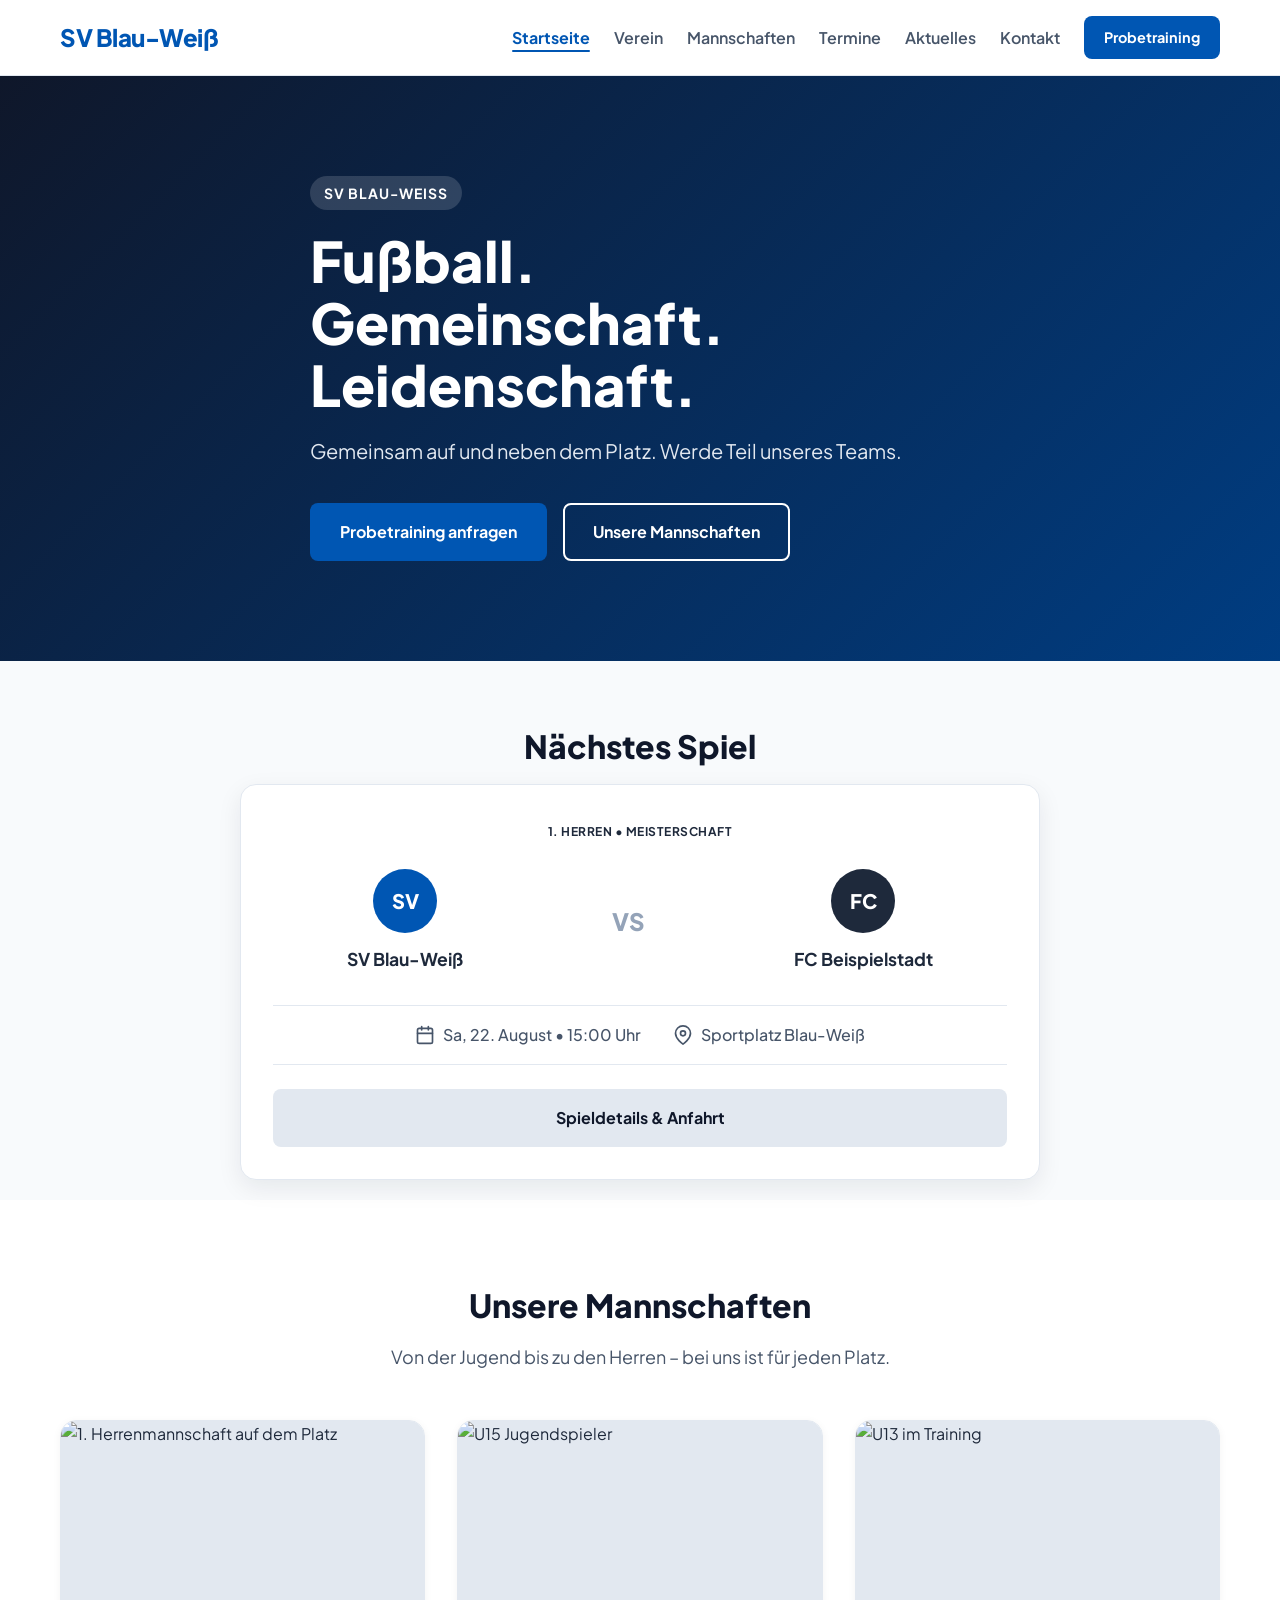
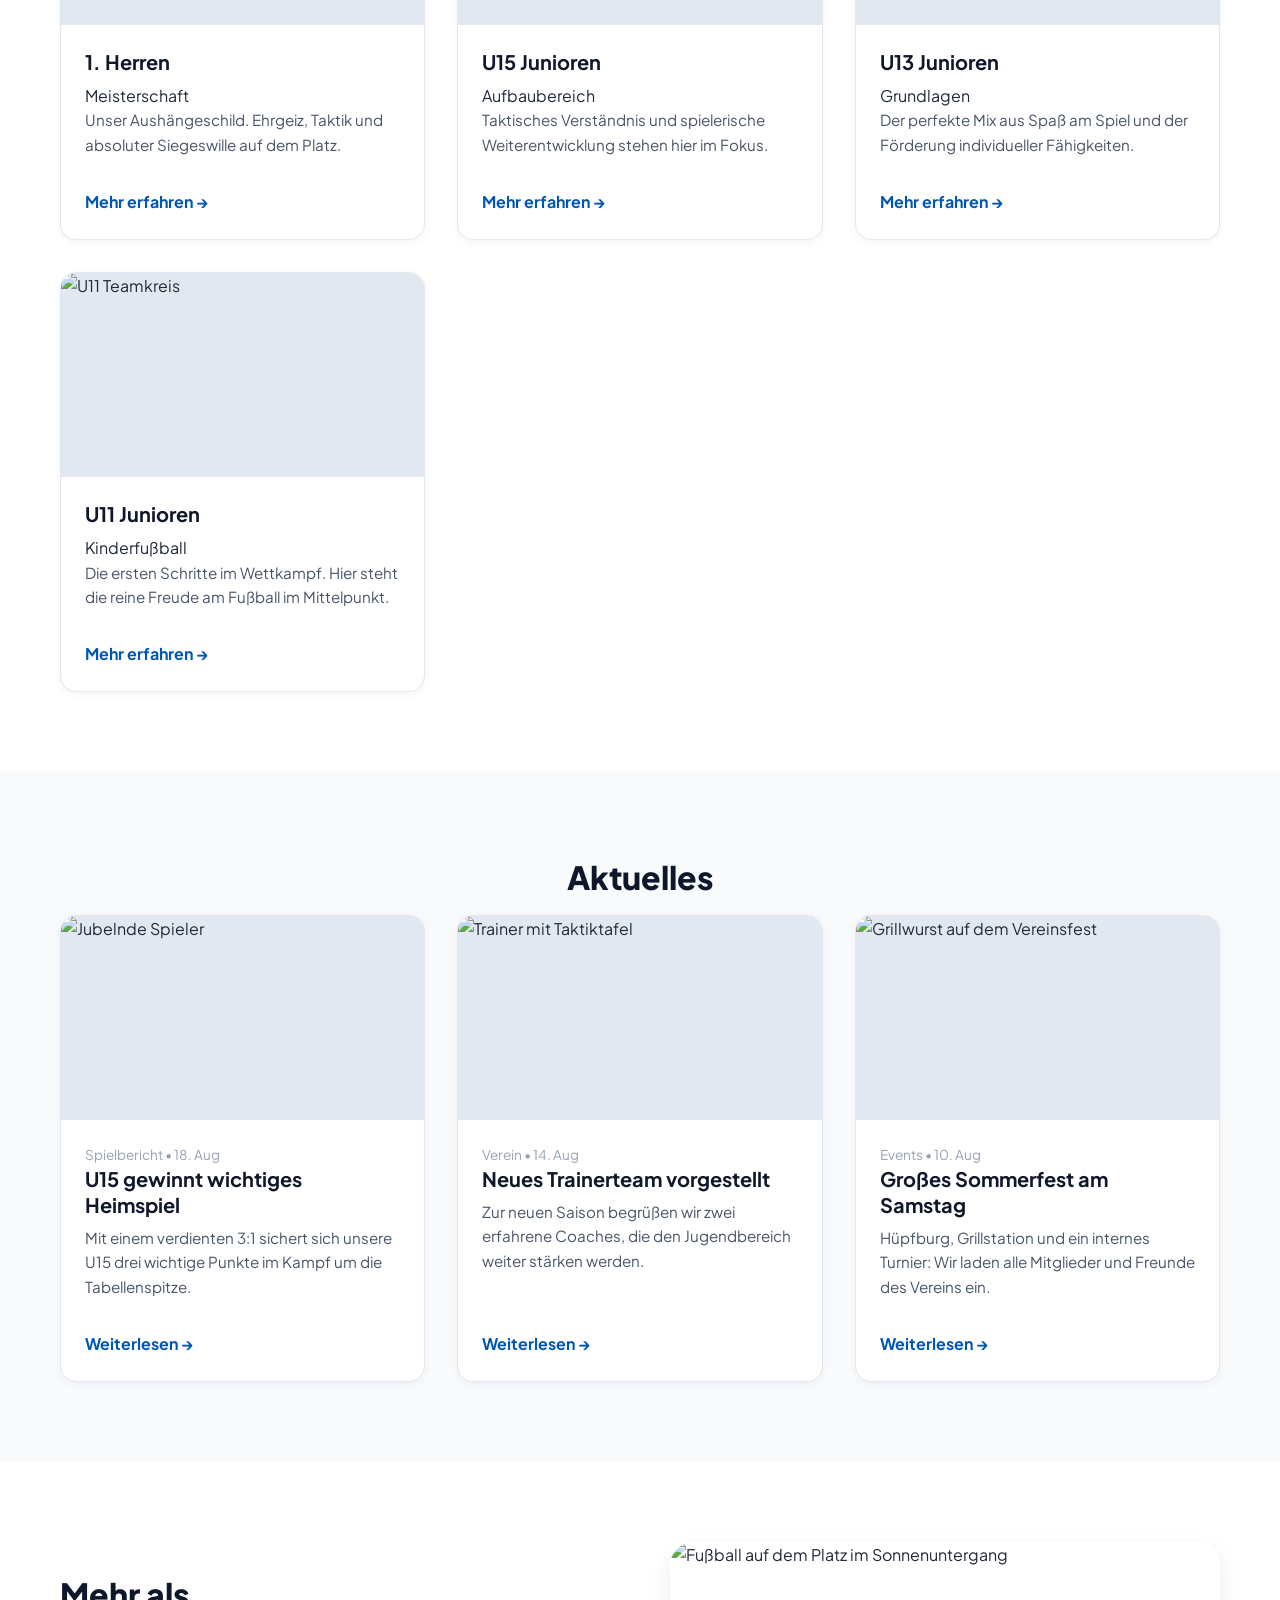
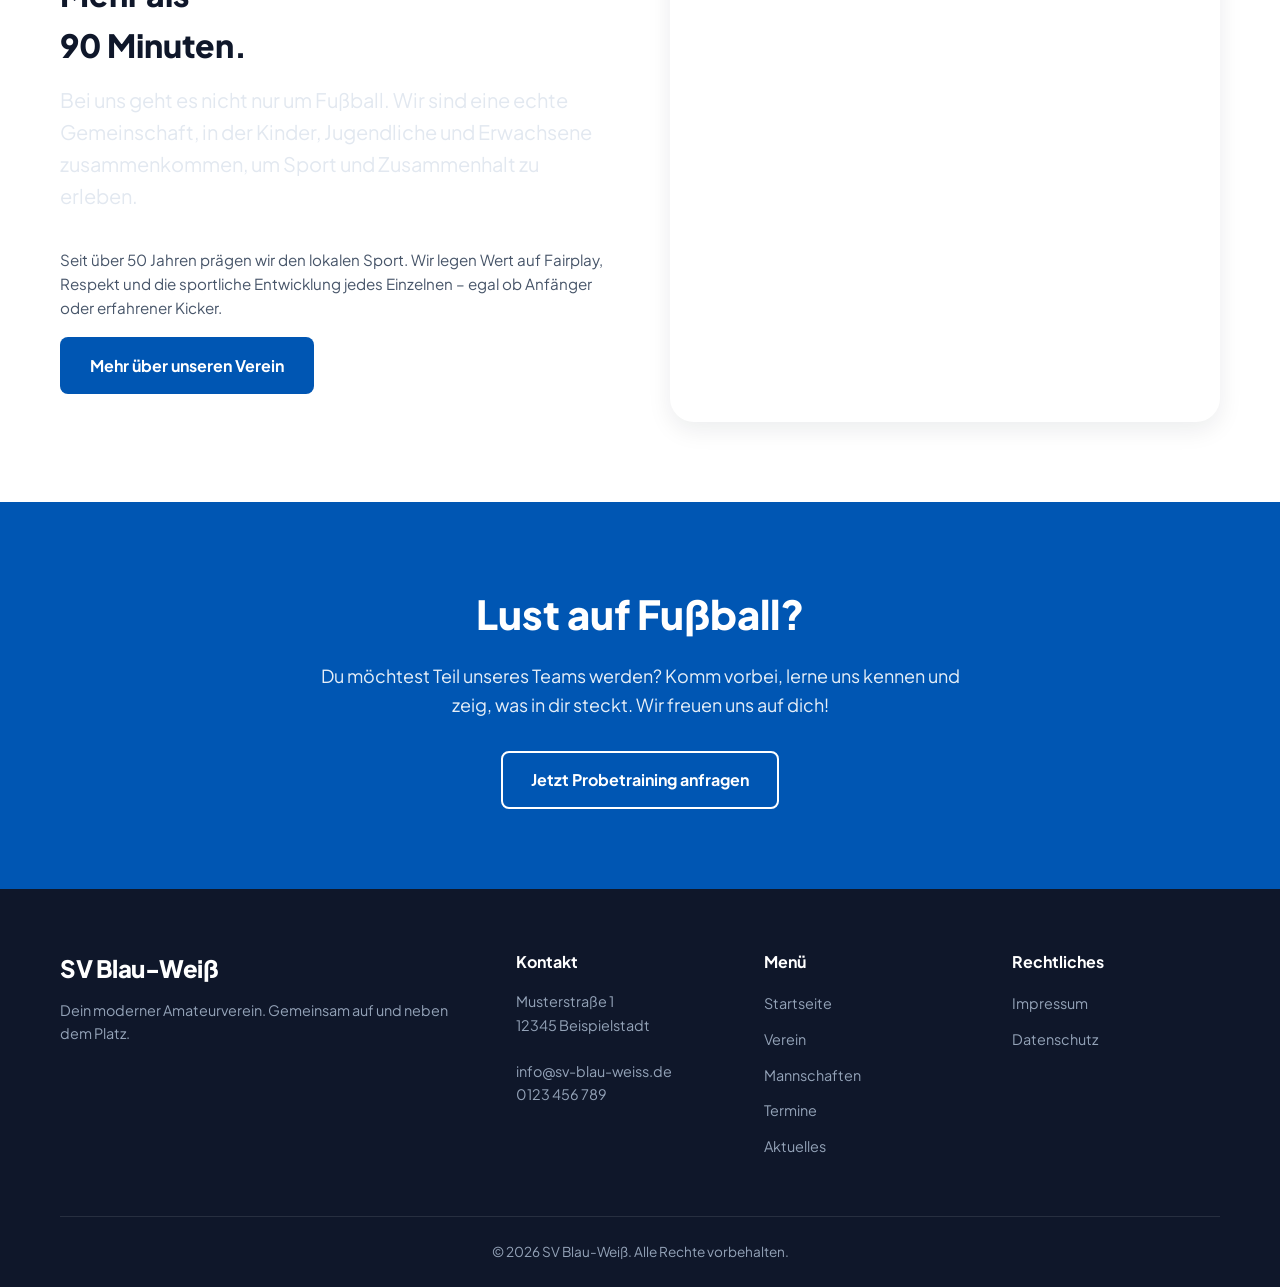
==== index.html @ 059a923b "Erster Upload der SV Blau-Weiß Website" ====
<!DOCTYPE html>
<html lang="de">
<head>
    <meta charset="UTF-8">
    <meta name="viewport" content="width=device-width, initial-scale=1.0">
    <title>SV Blau-Weiß | Fußball. Gemeinschaft. Leidenschaft.</title>
    <meta name="description" content="Der SV Blau-Weiß ist dein moderner Amateur-Fußballverein. Komm zum Probetraining und werde Teil unserer Gemeinschaft!">

    <!-- Open Graph / Vorschau für Social Media & Messenger -->
    <meta property="og:type" content="website">
    <meta property="og:title" content="SV Blau-Weiß | Fußball. Gemeinschaft. Leidenschaft.">
    <meta property="og:description" content="Der SV Blau-Weiß ist dein moderner Amateur-Fußballverein. Komm zum Probetraining und werde Teil unserer Gemeinschaft!">
    <meta property="og:image" content="https://images.unsplash.com/photo-1431324155629-1a6deb1dec8d?w=1200&auto=format&fit=crop">

    <!-- Schriftarten -->
    <link rel="preconnect" href="https://fonts.googleapis.com">
    <link rel="preconnect" href="https://fonts.gstatic.com" crossorigin>
    <link href="https://fonts.googleapis.com/css2?family=Plus+Jakarta+Sans:wght@400;500;700;800&display=swap" rel="stylesheet">
    
    <!-- CSS Style -->
    <link rel="stylesheet" href="css/style.css">
</head>
<body>

    <!-- ================= HEADER & NAVIGATION ================= -->
    <header class="site-header">
        <div class="container header-inner">
            <a href="index.html" class="logo">
                <span class="logo-text">SV Blau-Weiß</span>
            </a>
            
            <button class="menu-toggle" aria-label="Menü öffnen" aria-expanded="false" aria-controls="main-nav">
                <span class="hamburger"></span>
            </button>
            
            <nav id="main-nav" class="site-nav">
                <ul class="nav-list">
                    <li><a href="index.html" class="nav-link active">Startseite</a></li>
                    <li><a href="verein.html" class="nav-link">Verein</a></li>
                    <li><a href="mannschaften.html" class="nav-link">Mannschaften</a></li>
                    <li><a href="termine.html" class="nav-link">Termine</a></li>
                    <li><a href="news.html" class="nav-link">Aktuelles</a></li>
                    <li><a href="kontakt.html" class="nav-link">Kontakt</a></li>
                    <li><a href="kontakt.html#probetraining" class="btn btn-primary nav-cta">Probetraining</a></li>
                </ul>
            </nav>
        </div>
    </header>

    <main>
        <!-- ================= HERO SEKTION ================= -->
        <section id="start" class="hero">
            <div class="container hero-content">
                <span class="hero-tag">SV Blau-Weiß</span>
                <h1 class="hero-title">Fußball.<br>Gemeinschaft.<br>Leidenschaft.</h1>
                <p class="hero-subtitle">Gemeinsam auf und neben dem Platz. Werde Teil unseres Teams.</p>
                
                <div class="hero-actions">
                    <a href="#probetraining" class="btn btn-primary">Probetraining anfragen</a>
                    <a href="#mannschaften" class="btn btn-outline">Unsere Mannschaften</a>
                </div>
            </div>
        </section>

        <!-- ================= NÄCHSTES SPIEL ================= -->
        <section class="next-match-section">
            <div class="container">
                <h2 class="section-title">Nächstes Spiel</h2>
                
                <div class="match-card">
                    <div class="match-header">
                        <span class="badge">1. Herren • Meisterschaft</span>
                    </div>
                    
                    <div class="match-teams">
                        <div class="team">
                            <div class="team-logo home-logo">SV</div>
                            <span class="team-name">SV Blau-Weiß</span>
                        </div>
                        
                        <div class="match-vs">VS</div>
                        
                        <div class="team">
                            <div class="team-logo away-logo">FC</div>
                            <span class="team-name">FC Beispielstadt</span>
                        </div>
                    </div>
                    
                    <div class="match-info">
                        <div class="info-item">
                            <svg xmlns="http://www.w3.org/2000/svg" width="20" height="20" viewBox="0 0 24 24" fill="none" stroke="currentColor" stroke-width="2" stroke-linecap="round" stroke-linejoin="round" aria-hidden="true"><rect x="3" y="4" width="18" height="18" rx="2" ry="2"></rect><line x1="16" y1="2" x2="16" y2="6"></line><line x1="8" y1="2" x2="8" y2="6"></line><line x1="3" y1="10" x2="21" y2="10"></line></svg>
                            <time datetime="2026-08-22T15:00">Sa, 22. August • 15:00 Uhr</time>
                        </div>
                        <div class="info-item">
                            <svg xmlns="http://www.w3.org/2000/svg" width="20" height="20" viewBox="0 0 24 24" fill="none" stroke="currentColor" stroke-width="2" stroke-linecap="round" stroke-linejoin="round" aria-hidden="true"><path d="M21 10c0 7-9 13-9 13s-9-6-9-13a9 9 0 0 1 18 0z"></path><circle cx="12" cy="10" r="3"></circle></svg>
                            <span>Sportplatz Blau-Weiß</span>
                        </div>
                    </div>
                    
                    <div class="match-footer">
                        <a href="termine.html#spieldetails" class="btn btn-secondary full-width">Spieldetails & Anfahrt</a>
                    </div>
                </div>
            </div>
        </section>

        <!-- ================= MANNSCHAFTEN ================= -->
        <section id="mannschaften" class="section bg-white">
            <div class="container">
                <h2 class="section-title">Unsere Mannschaften</h2>
                <p class="section-subtitle">Von der Jugend bis zu den Herren – bei uns ist für jeden Platz.</p>
                
                <div class="grid-layout teams-grid">
                    <!-- Karte 1: 1. Herren -->
                    <div class="card">
                        <img src="https://images.unsplash.com/photo-1431324155629-1a6deb1dec8d?w=800&auto=format&fit=crop" alt="1. Herrenmannschaft auf dem Platz" class="card-img" loading="lazy" decoding="async">
                        <div class="card-content">
                            <h3 class="card-title">1. Herren</h3>
                            <span class="card-badge">Meisterschaft</span>
                            <p class="card-text">Unser Aushängeschild. Ehrgeiz, Taktik und absoluter Siegeswille auf dem Platz.</p>
                            <a href="mannschaften.html#herren" class="link-btn">Mehr erfahren &rarr;</a>
                        </div>
                    </div>

                    <!-- Karte 2: U15 -->
                    <div class="card">
                        <img src="https://images.unsplash.com/photo-1517927033932-b3d18e61fb3a?w=800&auto=format&fit=crop" alt="U15 Jugendspieler" class="card-img" loading="lazy" decoding="async">
                        <div class="card-content">
                            <h3 class="card-title">U15 Junioren</h3>
                            <span class="card-badge">Aufbaubereich</span>
                            <p class="card-text">Taktisches Verständnis und spielerische Weiterentwicklung stehen hier im Fokus.</p>
                            <a href="mannschaften.html#u15" class="link-btn">Mehr erfahren &rarr;</a>
                        </div>
                    </div>

                    <!-- Karte 3: U13 -->
                    <div class="card">
                        <img src="https://images.unsplash.com/photo-1579952363873-27f3bade9f55?w=800&auto=format&fit=crop" alt="U13 im Training" class="card-img" loading="lazy" decoding="async">
                        <div class="card-content">
                            <h3 class="card-title">U13 Junioren</h3>
                            <span class="card-badge">Grundlagen</span>
                            <p class="card-text">Der perfekte Mix aus Spaß am Spiel und der Förderung individueller Fähigkeiten.</p>
                            <a href="mannschaften.html#u13" class="link-btn">Mehr erfahren &rarr;</a>
                        </div>
                    </div>

                    <!-- Karte 4: U11 -->
                    <div class="card">
                        <img src="https://images.unsplash.com/photo-1517466787929-bc90951d0974?w=800&auto=format&fit=crop" alt="U11 Teamkreis" class="card-img" loading="lazy" decoding="async">
                        <div class="card-content">
                            <h3 class="card-title">U11 Junioren</h3>
                            <span class="card-badge">Kinderfußball</span>
                            <p class="card-text">Die ersten Schritte im Wettkampf. Hier steht die reine Freude am Fußball im Mittelpunkt.</p>
                            <a href="mannschaften.html#u11" class="link-btn">Mehr erfahren &rarr;</a>
                        </div>
                    </div>
                </div>
            </div>
        </section>

        <!-- ================= NEWS / AKTUELLES ================= -->
        <section id="news" class="section">
            <div class="container">
                <h2 class="section-title">Aktuelles</h2>
                
                <div class="grid-layout news-grid">
                    <!-- News 1 -->
                    <div class="card">
                        <img src="https://images.unsplash.com/photo-1522778119026-d647f0596c20?w=800&auto=format&fit=crop" alt="Jubelnde Spieler" class="card-img" loading="lazy" decoding="async">
                        <div class="card-content">
                            <div class="news-meta">
                                <span>Spielbericht</span> • <time datetime="2026-08-18">18. Aug</time>
                            </div>
                            <h3 class="card-title">U15 gewinnt wichtiges Heimspiel</h3>
                            <p class="card-text">Mit einem verdienten 3:1 sichert sich unsere U15 drei wichtige Punkte im Kampf um die Tabellenspitze.</p>
                            <a href="news.html#u15-heimspiel" class="link-btn">Weiterlesen &rarr;</a>
                        </div>
                    </div>

                    <!-- News 2 -->
                    <div class="card">
                        <img src="https://images.unsplash.com/photo-1526232761682-d26e03ac148e?w=800&auto=format&fit=crop" alt="Trainer mit Taktiktafel" class="card-img" loading="lazy" decoding="async">
                        <div class="card-content">
                            <div class="news-meta">
                                <span>Verein</span> • <time datetime="2026-08-14">14. Aug</time>
                            </div>
                            <h3 class="card-title">Neues Trainerteam vorgestellt</h3>
                            <p class="card-text">Zur neuen Saison begrüßen wir zwei erfahrene Coaches, die den Jugendbereich weiter stärken werden.</p>
                            <a href="news.html#neues-trainerteam" class="link-btn">Weiterlesen &rarr;</a>
                        </div>
                    </div>

                    <!-- News 3 -->
                    <div class="card">
                        <img src="https://images.unsplash.com/photo-1555939594-58d7cb561ad1?w=800&auto=format&fit=crop" alt="Grillwurst auf dem Vereinsfest" class="card-img" loading="lazy" decoding="async">
                        <div class="card-content">
                            <div class="news-meta">
                                <span>Events</span> • <time datetime="2026-08-10">10. Aug</time>
                            </div>
                            <h3 class="card-title">Großes Sommerfest am Samstag</h3>
                            <p class="card-text">Hüpfburg, Grillstation und ein internes Turnier: Wir laden alle Mitglieder und Freunde des Vereins ein.</p>
                            <a href="news.html#sommerfest" class="link-btn">Weiterlesen &rarr;</a>
                        </div>
                    </div>
                </div>
            </div>
        </section>

        <!-- ================= ÜBER DEN VEREIN ================= -->
        <section id="verein" class="section bg-white">
            <div class="container">
                <div class="club-layout">
                    <div class="club-text">
                        <h2 class="section-title text-left">Mehr als<br>90 Minuten.</h2>
                        <p class="hero-subtitle text-dark">Bei uns geht es nicht nur um Fußball. Wir sind eine echte Gemeinschaft, in der Kinder, Jugendliche und Erwachsene zusammenkommen, um Sport und Zusammenhalt zu erleben.</p>
                        <p class="card-text club-description">Seit über 50 Jahren prägen wir den lokalen Sport. Wir legen Wert auf Fairplay, Respekt und die sportliche Entwicklung jedes Einzelnen – egal ob Anfänger oder erfahrener Kicker.</p>
                        <a href="verein.html" class="btn btn-primary">Mehr über unseren Verein</a>
                    </div>
                    <div class="club-image-wrapper">
                        <img src="https://images.unsplash.com/photo-1551958219-acbc608c6377?w=800&auto=format&fit=crop" alt="Fußball auf dem Platz im Sonnenuntergang" class="club-img" loading="lazy" decoding="async">
                    </div>
                </div>
            </div>
        </section>

        <!-- ================= PROBETRAINING CTA ================= -->
        <section id="probetraining" class="cta-section">
            <div class="container cta-container">
                <div class="cta-content">
                    <h2 class="cta-title">Lust auf Fußball?</h2>
                    <p class="cta-text">Du möchtest Teil unseres Teams werden? Komm vorbei, lerne uns kennen und zeig, was in dir steckt. Wir freuen uns auf dich!</p>
                    <a href="kontakt.html#probetraining" class="btn btn-outline cta-btn">Jetzt Probetraining anfragen</a>
                </div>
            </div>
        </section>
    </main>

    <!-- ================= FOOTER ================= -->
    <footer class="site-footer">
        <div class="container">
            <div class="footer-grid">
                <div class="footer-col">
                    <h3 class="logo-text footer-logo">SV Blau-Weiß</h3>
                    <p class="footer-text">Dein moderner Amateurverein. Gemeinsam auf und neben dem Platz.</p>
                </div>

                <div class="footer-col">
                    <h4 class="footer-heading">Kontakt</h4>
                    <p class="footer-text">
                        Musterstraße 1<br>
                        12345 Beispielstadt<br><br>
                        <a href="mailto:info@sv-blau-weiss.de">info@sv-blau-weiss.de</a><br>
                        <a href="tel:+49123456789">0123 456 789</a>
                    </p>
                </div>

                <div class="footer-col">
                    <h4 class="footer-heading">Menü</h4>
                    <ul class="footer-links">
                        <li><a href="index.html">Startseite</a></li>
                        <li><a href="verein.html">Verein</a></li>
                        <li><a href="mannschaften.html">Mannschaften</a></li>
                        <li><a href="termine.html">Termine</a></li>
                        <li><a href="news.html">Aktuelles</a></li>
                    </ul>
                </div>

                <div class="footer-col">
                    <h4 class="footer-heading">Rechtliches</h4>
                    <ul class="footer-links">
                        <li><a href="impressum.html">Impressum</a></li>
                        <li><a href="datenschutz.html">Datenschutz</a></li>
                    </ul>
                </div>
            </div>
            
            <div class="footer-bottom">
                <p>&copy; 2026 SV Blau-Weiß. Alle Rechte vorbehalten.</p>
            </div>
        </div>
    </footer>

    <script src="js/main.js"></script>
</body>
</html>
---- css/style.css ----
/* ==========================================================================
   1. DESIGN TOKENS / CSS-VARIABLEN
   ========================================================================== */
:root {
    /* Vereinsfarben */
    --color-primary: #0056b3;
    --color-primary-dark: #003d82;
    --color-primary-light: #e6f0fa;
    --color-accent: #00a8ff;
    
    /* Neutrale Farben */
    --color-dark: #0f172a;
    --color-gray-800: #1e293b;
    --color-gray-600: #475569;
    --color-gray-400: #94a3b8;
    --color-gray-200: #e2e8f0;
    --color-gray-100: #f8fafc;
    --color-white: #ffffff;

    /* Semantische Farbzuweisungen */
    --color-text: var(--color-gray-800);
    --color-text-muted: var(--color-gray-600);
    --color-border: var(--color-gray-200);

    /* Typografie */
    --font-main: 'Plus Jakarta Sans', system-ui, -apple-system, sans-serif;
    
    /* Layout & Abstände */
    --container-width: 1200px;
    --radius-sm: 8px;
    --radius-card: 12px;
    --radius-md: 16px;
    --radius-lg: 24px;
    --transition: all 0.25s ease-in-out;
    
    /* Schatten */
    --shadow-sm: 0 2px 8px rgba(15, 23, 42, 0.05);
    --shadow-md: 0 8px 24px rgba(15, 23, 42, 0.08);
    --shadow-lg: 0 16px 32px rgba(15, 23, 42, 0.12);
}

/* ==========================================================================
   2. RESET & BASICS
   ========================================================================== */
*, *::before, *::after {
    box-sizing: border-box;
    margin: 0;
    padding: 0;
}

html {
    scroll-behavior: smooth;
    font-size: 16px;
}

body {
    font-family: var(--font-main);
    color: var(--color-text);
    background-color: var(--color-gray-100);
    line-height: 1.6;
    -webkit-font-smoothing: antialiased;
}

body.menu-open {
    overflow: hidden;
}

img {
    max-width: 100%;
    height: auto;
    display: block;
}

a {
    color: inherit;
    text-decoration: none;
}

ul {
    list-style: none;
}

/* Tastatur-Fokus für bessere Barrierefreiheit */
:focus-visible {
    outline: 3px solid var(--color-accent);
    outline-offset: 2px;
}

/* ==========================================================================
   3. LAYOUT & CONTAINER
   ========================================================================== */
.container {
    width: 100%;
    max-width: var(--container-width);
    margin-left: auto;
    margin-right: auto;
    padding-left: 20px;
    padding-right: 20px;
}

.section {
    padding: 80px 0;
}

.bg-white {
    background-color: var(--color-white);
}

/* ==========================================================================
   4. TYPOGRAFIE & BUTTONS
   ========================================================================== */
.section-title {
    font-size: 2rem;
    font-weight: 800;
    color: var(--color-dark);
    margin-bottom: 12px;
    text-align: center;
}

.section-subtitle {
    font-size: 1.125rem;
    color: var(--color-text-muted);
    text-align: center;
    max-width: 600px;
    margin: 0 auto 48px auto;
}

.text-left {
    text-align: left;
}

.text-dark {
    color: var(--color-dark);
}

/* Buttons */
.btn {
    display: inline-flex;
    align-items: center;
    justify-content: center;
    padding: 14px 28px;
    font-size: 1rem;
    font-weight: 700;
    border-radius: var(--radius-sm);
    transition: var(--transition);
    cursor: pointer;
    border: 2px solid transparent;
    gap: 8px;
}

.btn-primary {
    background-color: var(--color-primary);
    color: var(--color-white);
}

.btn-primary:hover {
    background-color: var(--color-primary-dark);
    transform: translateY(-2px);
    box-shadow: var(--shadow-md);
}

.btn-outline {
    background-color: transparent;
    border-color: var(--color-white);
    color: var(--color-white);
}

.btn-outline:hover {
    background-color: var(--color-white);
    color: var(--color-dark);
}

.btn-secondary {
    background-color: var(--color-gray-200);
    color: var(--color-dark);
}

.btn-secondary:hover {
    background-color: var(--color-gray-400);
    color: var(--color-white);
}

.full-width {
    width: 100%;
}

.link-btn {
    display: inline-flex;
    align-items: center;
    gap: 6px;
    font-weight: 700;
    color: var(--color-primary);
    margin-top: 16px;
    transition: var(--transition);
}

.link-btn:hover {
    color: var(--color-primary-dark);
    transform: translateX(4px);
}

/* ==========================================================================
   5. HEADER & NAVIGATION
   ========================================================================== */
.site-header {
    position: sticky;
    top: 0;
    z-index: 1000;
    background-color: rgba(255, 255, 255, 0.95);
    backdrop-filter: blur(8px);
    border-bottom: 1px solid var(--color-border);
    padding: 16px 0;
}

.header-inner {
    display: flex;
    align-items: center;
    justify-content: space-between;
}

.logo-text {
    font-size: 1.5rem;
    font-weight: 800;
    color: var(--color-primary);
    letter-spacing: -0.5px;
}

.site-nav .nav-list {
    display: flex;
    align-items: center;
    gap: 24px;
}

.nav-link {
    font-weight: 600;
    color: var(--color-text-muted);
    transition: var(--transition);
}

.nav-link:hover {
    color: var(--color-primary);
}

.nav-cta {
    padding: 8px 18px;
    font-size: 0.9rem;
}

/* Mobile Hamburger-Button */
.menu-toggle {
    display: none;
    background: none;
    border: none;
    cursor: pointer;
    padding: 8px;
}

.hamburger {
    display: block;
    width: 24px;
    height: 2px;
    background-color: var(--color-dark);
    position: relative;
    transition: var(--transition);
}

.hamburger::before,
.hamburger::after {
    content: '';
    position: absolute;
    width: 24px;
    height: 2px;
    background-color: var(--color-dark);
    left: 0;
    transition: var(--transition);
}

.hamburger::before { top: -6px; }
.hamburger::after { bottom: -6px; }

/* Aktiver Zustand des Navigations-Links */
.nav-link.active {
    color: var(--color-primary);
    font-weight: 700;
    position: relative;
}

.nav-link.active::after {
    content: '';
    position: absolute;
    bottom: -4px;
    left: 0;
    width: 100%;
    height: 2px;
    background-color: var(--color-primary);
    border-radius: 2px;
}

/* ==========================================================================
   6. HERO SEKTION
   ========================================================================== */
.hero {
    background: linear-gradient(135deg, var(--color-dark) 0%, var(--color-primary-dark) 100%);
    color: var(--color-white);
    padding: 100px 0;
    position: relative;
    overflow: hidden;
}

.hero-content {
    max-width: 700px;
}

.hero-tag {
    display: inline-block;
    padding: 6px 14px;
    background-color: rgba(255, 255, 255, 0.15);
    border-radius: 50px;
    font-size: 0.875rem;
    font-weight: 700;
    margin-bottom: 20px;
    text-transform: uppercase;
    letter-spacing: 1px;
}

.hero-title {
    font-size: 3.5rem;
    font-weight: 800;
    line-height: 1.1;
    margin-bottom: 20px;
}

.hero-subtitle {
    font-size: 1.25rem;
    color: var(--color-gray-200);
    margin-bottom: 36px;
}

.hero-actions {
    display: flex;
    gap: 16px;
    flex-wrap: wrap;
}

/* ==========================================================================
   7. NÄCHSTES SPIEL (MATCH CARD)
   ========================================================================== */
.next-match-section {
    padding: 60px 0 20px 0;
    position: relative;
    z-index: 1;
}

.match-card {
    background-color: var(--color-white);
    border-radius: var(--radius-md);
    padding: 32px;
    box-shadow: var(--shadow-md);
    max-width: 800px;
    margin: 0 auto;
    border: 1px solid var(--color-border);
}

.match-header {
    text-align: center;
    margin-bottom: 24px;
}

.match-teams {
    display: flex;
    align-items: center;
    justify-content: space-around;
    margin-bottom: 32px;
}

.team {
    display: flex;
    flex-direction: column;
    align-items: center;
    gap: 12px;
}

.team-logo {
    width: 64px;
    height: 64px;
    border-radius: 50%;
    display: flex;
    align-items: center;
    justify-content: center;
    font-weight: 800;
    font-size: 1.25rem;
    color: var(--color-white);
}

.home-logo { background-color: var(--color-primary); }
.away-logo { background-color: var(--color-gray-800); }

.team-name {
    font-weight: 700;
    font-size: 1.1rem;
}

.match-vs {
    font-size: 1.5rem;
    font-weight: 800;
    color: var(--color-gray-400);
}

.match-info {
    display: flex;
    justify-content: center;
    gap: 32px;
    padding: 16px 0;
    border-top: 1px solid var(--color-border);
    border-bottom: 1px solid var(--color-border);
    margin-bottom: 24px;
    flex-wrap: wrap;
}

.info-item {
    display: flex;
    align-items: center;
    gap: 8px;
    color: var(--color-text-muted);
    font-weight: 500;
}

/* ==========================================================================
   8. KARTEN-GRID (MANNSCHAFTEN & NEWS)
   ========================================================================== */
.grid-layout {
    display: grid;
    grid-template-columns: repeat(auto-fill, minmax(300px, 1fr));
    gap: 32px;
}

.card {
    background-color: var(--color-white);
    border-radius: var(--radius-md);
    overflow: hidden;
    box-shadow: var(--shadow-sm);
    transition: var(--transition);
    display: flex;
    flex-direction: column;
    border: 1px solid var(--color-border);
}

.card:hover {
    transform: translateY(-6px);
    box-shadow: var(--shadow-md);
}

.card-img {
    width: 100%;
    aspect-ratio: 16 / 9;
    object-fit: cover;
    object-position: center;
    background-color: var(--color-gray-200);
}

.card-content {
    padding: 24px;
    display: flex;
    flex-direction: column;
    flex-grow: 1;
}

.card-header-meta {
    display: flex;
    align-items: center;
    justify-content: space-between;
    margin-bottom: 12px;
}

.card-title {
    font-size: 1.25rem;
    font-weight: 700;
    color: var(--color-dark);
    margin-bottom: 8px;
    line-height: 1.3;
}

.card-text {
    color: var(--color-text-muted);
    font-size: 0.95rem;
    flex-grow: 1;
    margin-bottom: 16px;
}

.news-meta {
    font-size: 0.85rem;
    color: var(--color-gray-400);
}

/* ==========================================================================
   8b. NEWS FILTER, SUCHE & BADGES
   ========================================================================== */
.filter-bar {
    display: flex;
    justify-content: center;
    flex-wrap: wrap;
    gap: 12px;
    margin-bottom: 40px;
}

.filter-btn {
    padding: 10px 20px;
    font-size: 0.9rem;
    font-weight: 600;
    background-color: var(--color-white);
    color: var(--color-text-muted);
    border: 1px solid var(--color-border);
    border-radius: 50px;
    cursor: pointer;
    transition: var(--transition);
}

.filter-btn:hover,
.filter-btn.active {
    background-color: var(--color-primary);
    color: var(--color-white);
    border-color: var(--color-primary);
    box-shadow: var(--shadow-sm);
}

/* Farbige Badges für News-Kategorien */
.badge {
    display: inline-block;
    padding: 4px 10px;
    border-radius: 20px;
    font-size: 0.75rem;
    font-weight: 700;
    text-transform: uppercase;
    letter-spacing: 0.5px;
}

.badge-spiel { background-color: #dbeafe; color: #1e40af; }
.badge-verein { background-color: #e0e7ff; color: #3730a3; }
.badge-jugend { background-color: #dcfce7; color: #166534; }
.badge-event  { background-color: #fef3c7; color: #92400e; }

/* Suchleiste für News */
.news-search-bar {
    max-width: 500px;
    margin: 0 auto 32px auto;
}

/* Zentrierter Button für "Mehr laden" */
.pagination-wrapper {
    display: flex;
    justify-content: center;
    margin-top: 48px;
}

/* ==========================================================================
   9. ÜBER DEN VEREIN (CLUB SECTION)
   ========================================================================== */
.club-layout {
    display: grid;
    grid-template-columns: 1fr 1fr;
    gap: 60px;
    align-items: center;
}

.club-image-wrapper {
    position: relative;
}

.club-img {
    width: 100%;
    height: 480px;
    object-fit: cover;
    border-radius: var(--radius-lg);
    box-shadow: var(--shadow-md);
}

/* ==========================================================================
   10. PROBETRAINING (CTA SECTION)
   ========================================================================== */
.cta-section {
    background-color: var(--color-primary);
    color: var(--color-white);
    padding: 80px 0;
    text-align: center;
}

.cta-container {
    max-width: 700px;
    margin: 0 auto;
}

.cta-title {
    font-size: 2.5rem;
    font-weight: 800;
    margin-bottom: 16px;
}

.cta-text {
    font-size: 1.125rem;
    margin-bottom: 32px;
    opacity: 0.9;
}

.cta-btn:hover {
    background-color: var(--color-white);
    color: var(--color-primary);
}

/* ==========================================================================
   11. FOOTER
   ========================================================================== */
.site-footer {
    background-color: var(--color-dark);
    color: var(--color-white);
    padding: 60px 0 24px 0;
}

.footer-grid {
    display: grid;
    grid-template-columns: 2fr 1fr 1fr 1fr;
    gap: 40px;
    margin-bottom: 48px;
}

.footer-logo {
    color: var(--color-white);
    margin-bottom: 12px;
}

.footer-text {
    color: var(--color-gray-400);
    font-size: 0.9rem;
}

.footer-heading {
    font-size: 1rem;
    font-weight: 700;
    margin-bottom: 16px;
}

.footer-links li {
    margin-bottom: 10px;
}

.footer-links a {
    color: var(--color-gray-400);
    font-size: 0.9rem;
    transition: var(--transition);
}

.footer-links a:hover {
    color: var(--color-white);
}

.footer-bottom {
    padding-top: 24px;
    border-top: 1px solid rgba(255, 255, 255, 0.1);
    text-align: center;
    color: var(--color-gray-400);
    font-size: 0.85rem;
}

/* ==========================================================================
   12. TERMINE / EVENTS
   ========================================================================== */
.event-list {
    display: flex;
    flex-direction: column;
    gap: 16px;
}

.event-card {
    display: flex;
    align-items: center;
    gap: 20px;
    background-color: var(--color-white);
    border: 1px solid var(--color-border);
    border-radius: var(--radius-card);
    padding: 20px;
    transition: transform 0.2s ease, box-shadow 0.2s ease;
}

.event-card:hover {
    transform: translateY(-2px);
    box-shadow: var(--shadow-sm);
}

.event-date-box {
    display: flex;
    flex-direction: column;
    align-items: center;
    justify-content: center;
    background-color: var(--color-primary);
    color: var(--color-white);
    min-width: 75px;
    height: 75px;
    border-radius: 10px;
    font-weight: 700;
    text-align: center;
    flex-shrink: 0;
}

.event-date-day {
    font-size: 1.5rem;
    line-height: 1;
}

.event-date-month {
    font-size: 0.75rem;
    text-transform: uppercase;
    letter-spacing: 0.5px;
}

.event-details {
    flex-grow: 1;
}

.event-title {
    font-size: 1.15rem;
    font-weight: 700;
    margin-bottom: 6px;
    color: var(--color-text);
}

.event-meta {
    display: flex;
    flex-wrap: wrap;
    gap: 16px;
    font-size: 0.9rem;
    color: var(--color-text-muted);
}

/* ==========================================================================
   13. KONTAKT & FORMULARE
   ========================================================================== */
.form-group {
    margin-bottom: 20px;
}

.form-label {
    display: block;
    font-weight: 600;
    margin-bottom: 8px;
    color: var(--color-text);
    font-size: 0.95rem;
}

.form-control {
    width: 100%;
    padding: 12px 16px;
    border: 1px solid var(--color-border);
    border-radius: 8px;
    font-family: inherit;
    font-size: 1rem;
    color: var(--color-text);
    background-color: var(--color-white);
    transition: border-color 0.2s ease, box-shadow 0.2s ease;
}

.form-control:focus {
    outline: none;
    border-color: var(--color-primary);
    box-shadow: 0 0 0 3px rgba(0, 86, 179, 0.15);
}

textarea.form-control {
    resize: vertical;
    min-height: 120px;
}

.contact-info-list {
    list-style: none;
    padding: 0;
    margin: 0;
    display: flex;
    flex-direction: column;
    gap: 12px;
}

.contact-info-item {
    display: flex;
    align-items: flex-start;
    gap: 12px;
    font-size: 0.95rem;
}

.social-links-grid {
    display: flex;
    gap: 12px;
    margin-top: 12px;
}

.social-btn {
    display: inline-flex;
    align-items: center;
    justify-content: center;
    padding: 10px 16px;
    background-color: #f1f5f9;
    color: var(--color-primary);
    font-weight: 700;
    border-radius: 8px;
    text-decoration: none;
    font-size: 0.9rem;
    transition: background-color 0.2s ease;
}

.social-btn:hover {
    background-color: var(--color-gray-200);
}

/* ==========================================================================
   14. RESPONSIVE DESIGN (MEDIA QUERIES)
   ========================================================================== */
@media (max-width: 992px) {
    .hero-title {
        font-size: 2.75rem;
    }
    
    .club-layout {
        grid-template-columns: 1fr;
        gap: 40px;
    }

    .club-img {
        height: 320px;
    }

    .footer-grid {
        grid-template-columns: 1fr 1fr;
    }
}

@media (max-width: 768px) {
    .menu-toggle {
        display: block;
    }

    .site-nav {
        display: none;
        position: absolute;
        top: 100%;
        left: 0;
        width: 100%;
        background-color: var(--color-white);
        padding: 20px;
        box-shadow: var(--shadow-md);
        border-bottom: 1px solid var(--color-border);
    }

    .site-nav.is-open {
        display: block;
    }

    .site-nav .nav-list {
        flex-direction: column;
        align-items: flex-start;
        gap: 16px;
    }

    .hero-title {
        font-size: 2.25rem;
    }

    .footer-grid {
        grid-template-columns: 1fr;
    }

    .filter-bar {
        gap: 8px;
    }

    .filter-btn {
        padding: 8px 14px;
        font-size: 0.85rem;
    }
}

@media (max-width: 576px) {
    .event-card {
        flex-direction: column;
        align-items: flex-start;
        gap: 12px;
    }

    .event-date-box {
        flex-direction: row;
        gap: 8px;
        width: 100%;
        height: auto;
        padding: 8px 12px;
        justify-content: flex-start;
    }

    .event-date-day, 
    .event-date-month {
        font-size: 1rem;
    }
}

/* ==========================================================================
   15. ERWEITERTE STYLES FÜR KONTAKT- & PROBETRAINING (kontakt.html)
   ========================================================================== */

/* Kleinerer Hero-Header für Unterseiten */
.hero-small {
    padding: 60px 0;
    text-align: center;
}

.hero-small .hero-content {
    margin: 0 auto;
}

.hero-small .hero-title {
    font-size: 2.5rem;
}

/* 2-Spalten-Layout für Kontaktseite */
.contact-page-grid {
    display: grid;
    grid-template-columns: 1fr 1.2fr;
    gap: 32px;
    align-items: start;
}

.contact-info-wrapper {
    display: flex;
    flex-direction: column;
    gap: 24px;
}

.contact-card {
    padding: 28px;
}

/* Kontaktdetails mit Icons */
.contact-details-list {
    list-style: none;
    padding: 0;
    margin: 0;
    display: flex;
    flex-direction: column;
    gap: 20px;
}

.contact-detail-item {
    display: flex;
    align-items: flex-start;
    gap: 16px;
}

.contact-icon-box {
    display: flex;
    align-items: center;
    justify-content: center;
    width: 44px;
    height: 44px;
    background-color: var(--color-primary-light);
    color: var(--color-primary);
    border-radius: var(--radius-sm);
    flex-shrink: 0;
}

.contact-link {
    color: var(--color-primary);
    font-weight: 600;
    transition: var(--transition);
}

.contact-link:hover {
    color: var(--color-primary-dark);
    text-decoration: underline;
}

/* Ansprechpartner Kacheln */
.contact-person-grid {
    display: grid;
    grid-template-columns: 1fr 1fr;
    gap: 16px;
    margin-top: 12px;
}

.person-box {
    background-color: var(--color-gray-100);
    padding: 16px;
    border-radius: var(--radius-sm);
    display: flex;
    flex-direction: column;
    gap: 4px;
    border: 1px solid var(--color-border);
}

.person-role {
    font-size: 0.75rem;
    font-weight: 700;
    text-transform: uppercase;
    color: var(--color-primary);
    letter-spacing: 0.5px;
}

.person-box strong {
    font-size: 0.95rem;
    color: var(--color-dark);
}

.person-box a {
    font-size: 0.85rem;
    color: var(--color-text-muted);
    word-break: break-all;
}

.person-box a:hover {
    color: var(--color-primary);
}

/* Formular-Styling */
.form-card {
    padding: 36px;
}

.form-header {
    margin-bottom: 24px;
}

.form-row-grid {
    display: grid;
    grid-template-columns: 1fr 1fr;
    gap: 16px;
}

.feedback-box {
    display: none;
    padding: 16px;
    border-radius: var(--radius-sm);
    margin-bottom: 24px;
    font-size: 0.95rem;
    line-height: 1.5;
}

/* Responsive Anpassungen für Mobile */
@media (max-width: 992px) {
    .contact-page-grid {
        grid-template-columns: 1fr;
    }
}

@media (max-width: 576px) {
    .form-card, .contact-card {
        padding: 20px;
    }

    .form-row-grid, .contact-person-grid {
        grid-template-columns: 1fr;
    }
}

/* ==========================================================================
   16. MANNSCHAFTS-GRID & TEAM-KARTEN (mannschaften.html)
   ========================================================================== */

/* Grid-System für Mannschaftskarten */
.teams-grid {
    display: grid;
    grid-template-columns: repeat(auto-fit, minmax(280px, 1fr));
    gap: 32px;
}

/* Team-Karte Container */
.team-card {
    display: flex;
    flex-direction: column;
    height: 100%;
    overflow: hidden;
    transition: transform var(--transition), box-shadow var(--transition);
}

.team-card:hover {
    transform: translateY(-4px);
    box-shadow: var(--shadow-lg);
}

/* Kartenbild & Badge Overlay */
.card-img-wrapper {
    position: relative;
    width: 100%;
    height: 200px;
    overflow: hidden;
}

.card-img-wrapper .card-img {
    width: 100%;
    height: 100%;
    object-fit: cover;
    transition: transform var(--transition);
}

.team-card:hover .card-img {
    transform: scale(1.05);
}

.badge-league {
    position: absolute;
    top: 16px;
    left: 16px;
    background-color: var(--color-primary);
    color: var(--color-white);
    padding: 6px 12px;
    font-size: 0.75rem;
    font-weight: 700;
    border-radius: var(--radius-sm);
    text-transform: uppercase;
    letter-spacing: 0.5px;
}

/* Karteninhalt */
.card-body {
    padding: 24px;
    display: flex;
    flex-direction: column;
    flex-grow: 1;
}

/* Detail-Liste mit Icons */
.team-info-list {
    list-style: none;
    padding: 0;
    margin: 0;
    display: flex;
    flex-direction: column;
    gap: 12px;
}

.team-info-list li {
    display: flex;
    align-items: center;
    gap: 10px;
    font-size: 0.9rem;
    color: var(--color-text);
}

.team-icon {
    color: var(--color-primary);
    flex-shrink: 0;
}

/* Trainer-Recruitment Box */
.recruitment-card {
    padding: 48px 32px;
    display: flex;
    flex-direction: column;
    align-items: center;
}

.max-w-2xl {
    max-width: 650px;
    margin-left: auto;
    margin-right: auto;
}

.full-width {
    width: 100%;
    text-align: center;
}
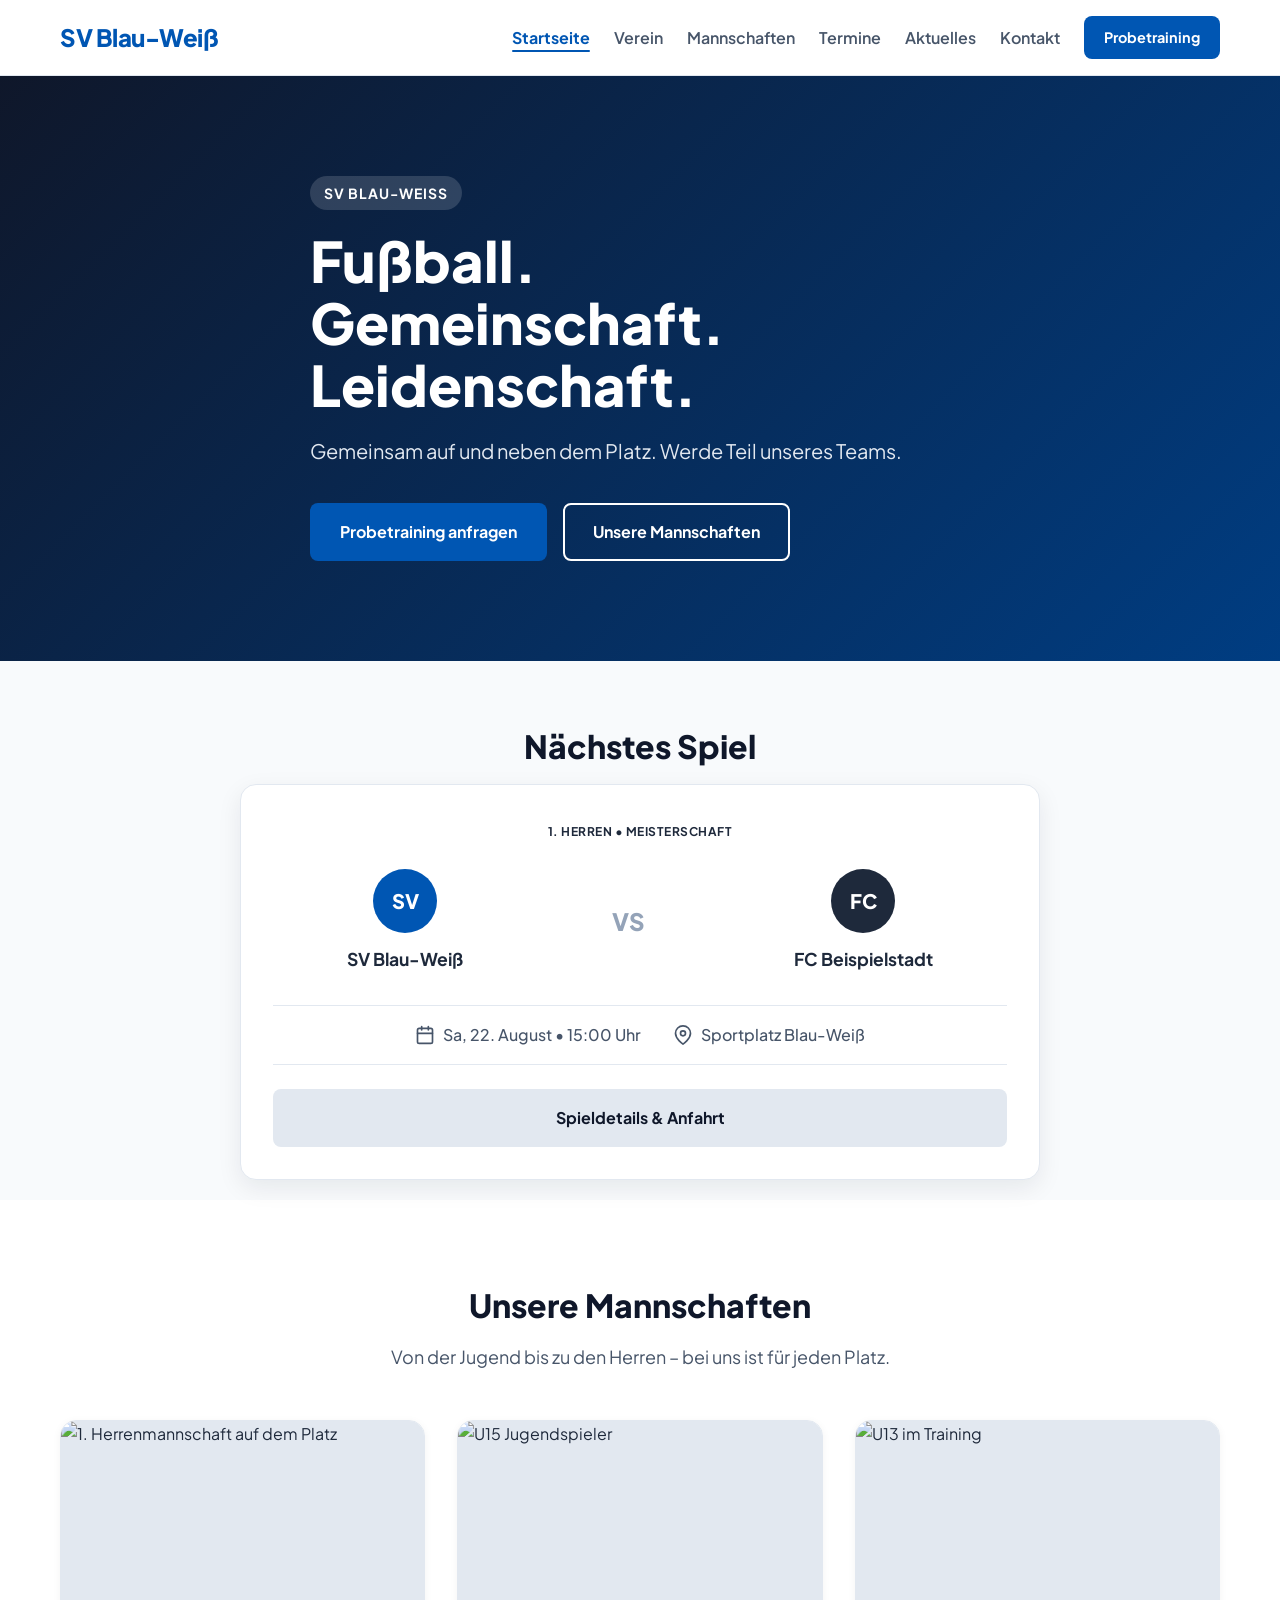
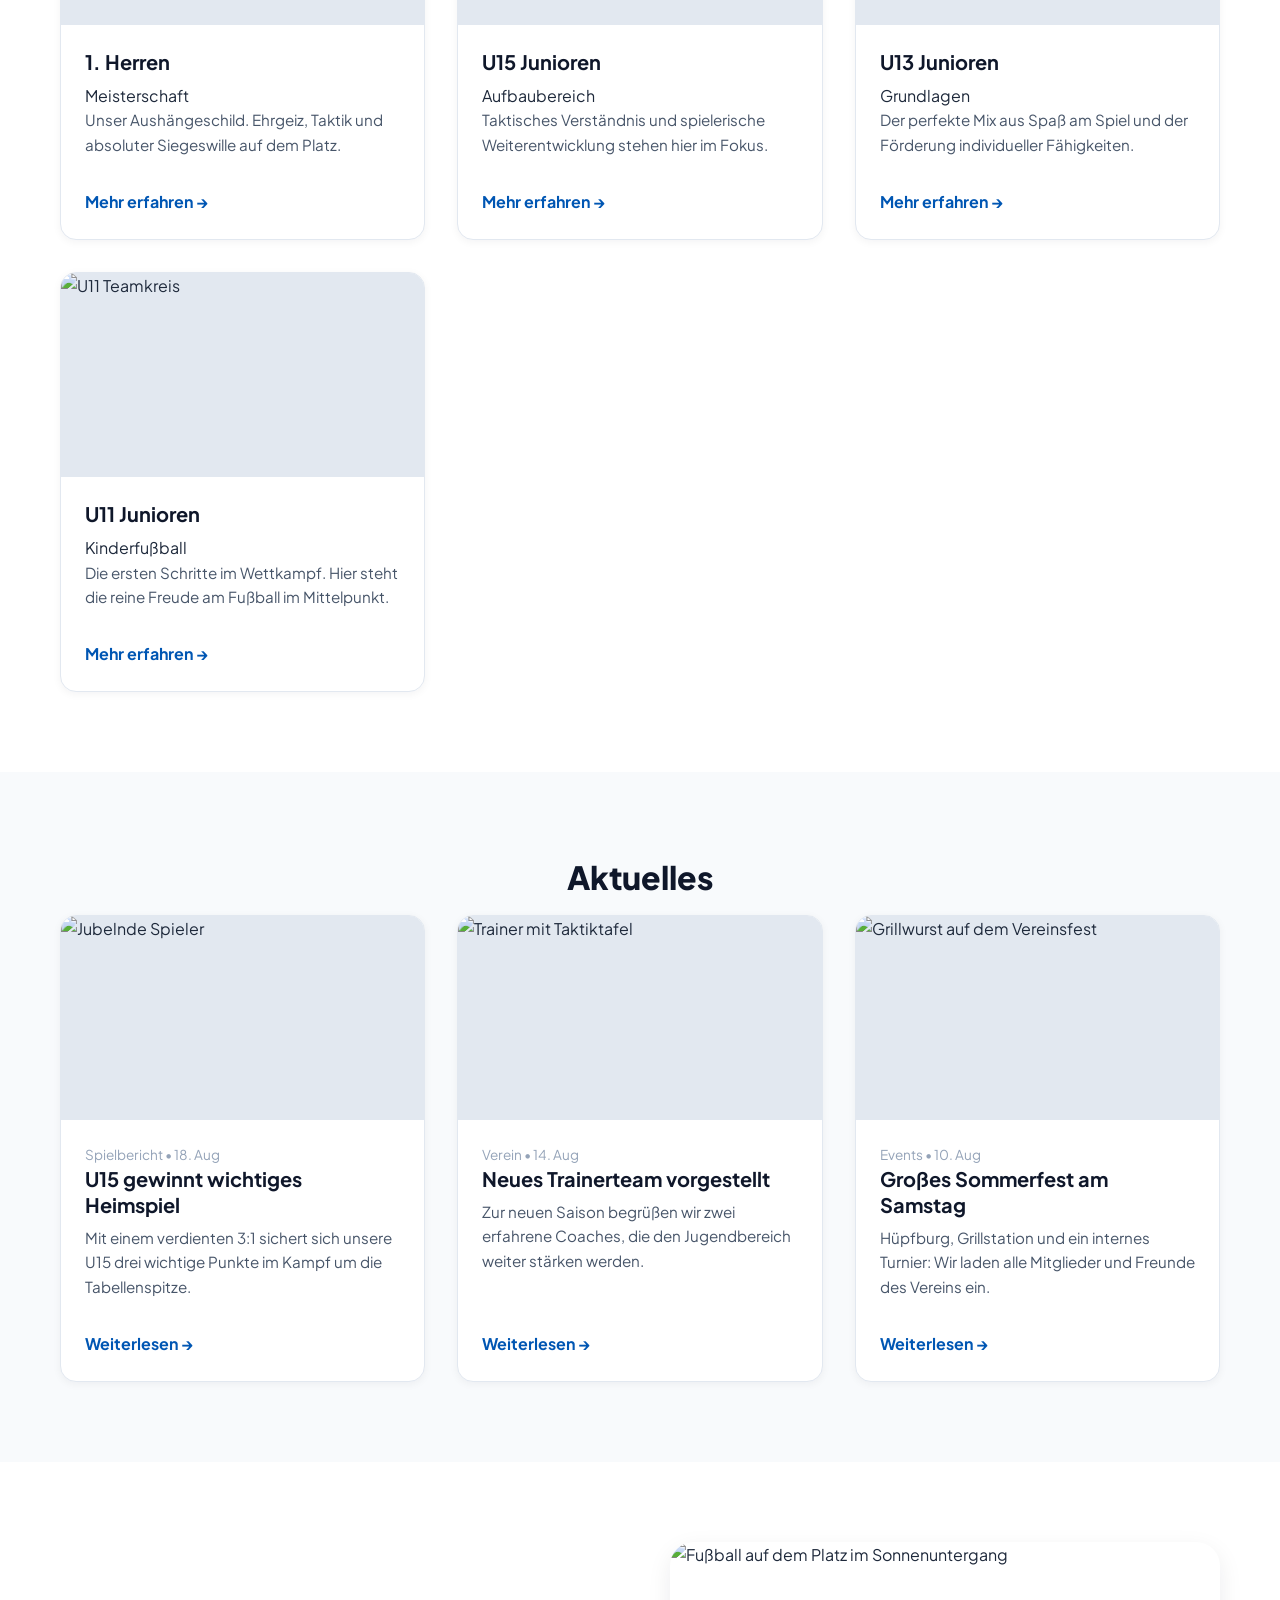
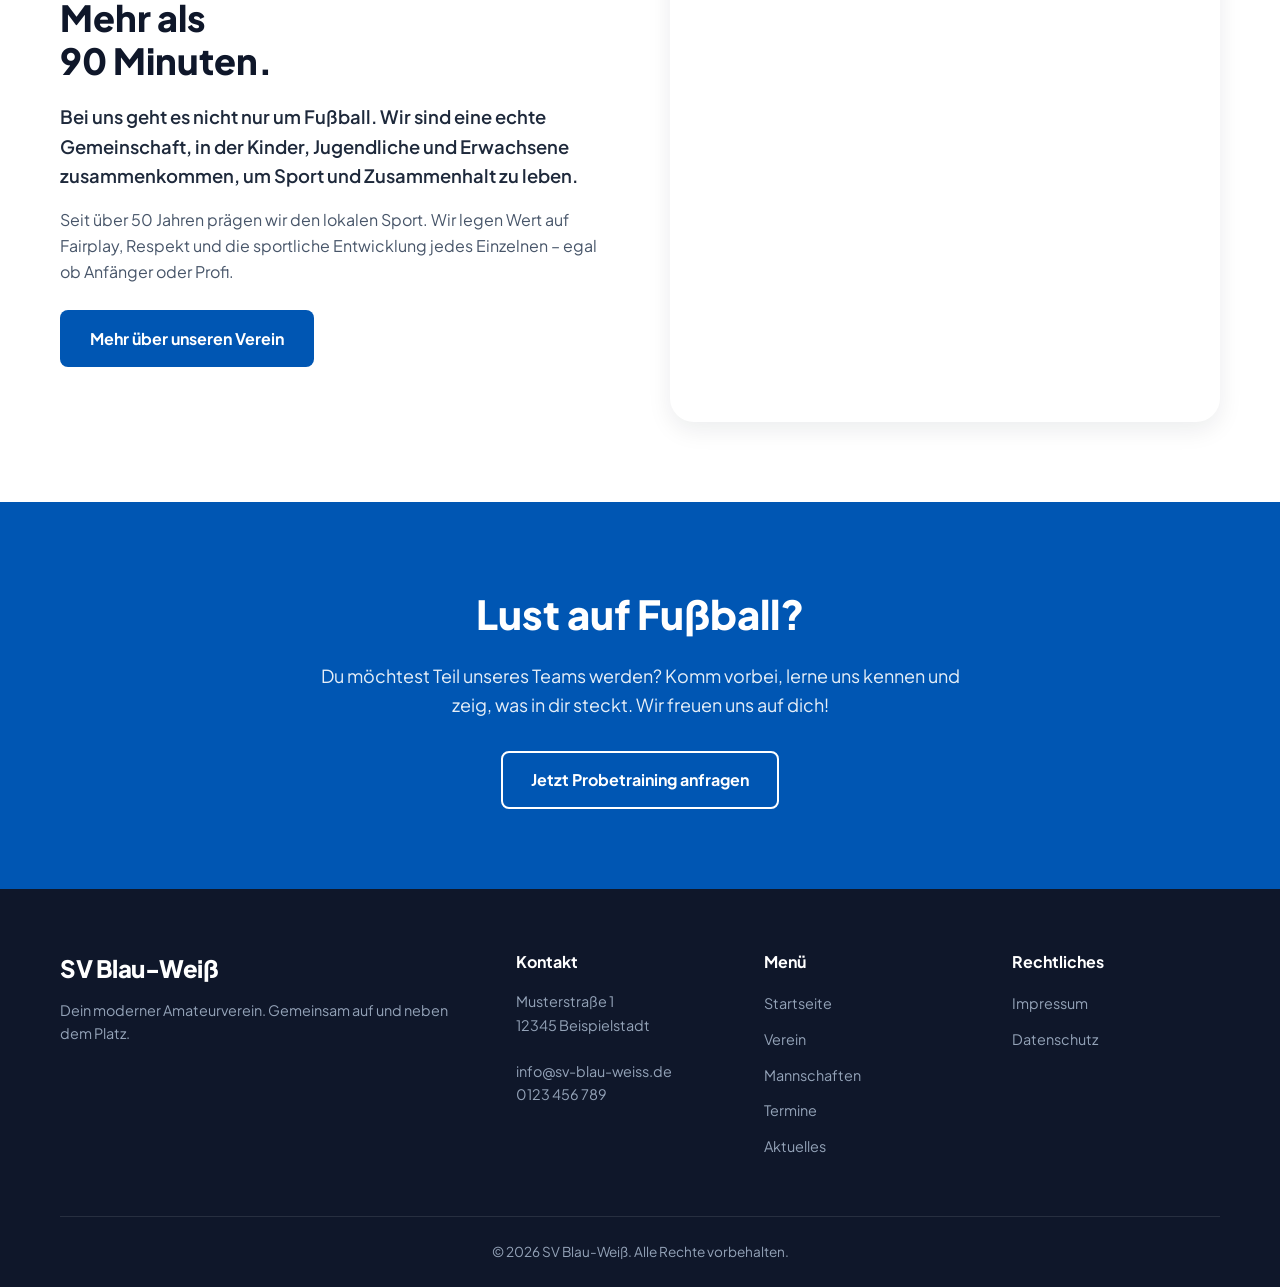
==== commit 54727e2f: "Layout und Typografie fuer Abschnitt Verein aktualisiert" ====
--- a/index.html
+++ b/index.html
@@ -206,22 +206,30 @@
             </div>
         </section>
 
-        <!-- ================= ÜBER DEN VEREIN ================= -->
-        <section id="verein" class="section bg-white">
-            <div class="container">
-                <div class="club-layout">
-                    <div class="club-text">
-                        <h2 class="section-title text-left">Mehr als<br>90 Minuten.</h2>
-                        <p class="hero-subtitle text-dark">Bei uns geht es nicht nur um Fußball. Wir sind eine echte Gemeinschaft, in der Kinder, Jugendliche und Erwachsene zusammenkommen, um Sport und Zusammenhalt zu erleben.</p>
-                        <p class="card-text club-description">Seit über 50 Jahren prägen wir den lokalen Sport. Wir legen Wert auf Fairplay, Respekt und die sportliche Entwicklung jedes Einzelnen – egal ob Anfänger oder erfahrener Kicker.</p>
-                        <a href="verein.html" class="btn btn-primary">Mehr über unseren Verein</a>
-                    </div>
-                    <div class="club-image-wrapper">
-                        <img src="https://images.unsplash.com/photo-1551958219-acbc608c6377?w=800&auto=format&fit=crop" alt="Fußball auf dem Platz im Sonnenuntergang" class="club-img" loading="lazy" decoding="async">
-                    </div>
-                </div>
-            </div>
-        </section>
+        <!-- ==================== ÜBER DEN VEREIN ==================== -->
+<section id="verein" class="section bg-white">
+    <div class="container">
+        <div class="club-layout">
+            
+            <div class="club-content">
+                <h2 class="club-title">Mehr als<br>90 Minuten.</h2>
+                <p class="club-lead-text">
+                    Bei uns geht es nicht nur um Fußball. Wir sind eine echte Gemeinschaft, in der Kinder, Jugendliche und Erwachsene zusammenkommen, um Sport und Zusammenhalt zu leben.
+                </p>
+                <p class="club-body-text">
+                    Seit über 50 Jahren prägen wir den lokalen Sport. Wir legen Wert auf Fairplay, Respekt und die sportliche Entwicklung jedes Einzelnen – egal ob Anfänger oder Profi.
+                </p>
+                <a href="verein.html" class="btn btn-primary">Mehr über unseren Verein</a>
+            </div>
+
+            <div class="club-image-wrapper">
+                <img src="https://images.unsplash.com/photo-1551958219-acbc608c6377?w=800&auto=format&fit=crop" alt="Fußball auf dem Platz im Sonnenuntergang" class="club-img" loading="lazy" decoding="async">
+            </div>
+
+        </div>
+    </div>
+</section>
+
 
         <!-- ================= PROBETRAINING CTA ================= -->
         <section id="probetraining" class="cta-section">
--- a/css/style.css
+++ b/css/style.css
@@ -553,7 +553,7 @@
 }
 
 /* ==========================================================================
-   9. ÜBER DEN VEREIN (CLUB SECTION)
+   9. ÜBER DEN VEREIN (CLUB SECTION / MEHR ALS 90 MINUTEN)
    ========================================================================== */
 .club-layout {
     display: grid;
@@ -572,6 +572,32 @@
     object-fit: cover;
     border-radius: var(--radius-lg);
     box-shadow: var(--shadow-md);
+}
+
+/* Typografie & Lesbarkeit für "Mehr als 90 Minuten" */
+.club-title {
+    font-size: 2.25rem;
+    font-weight: 800;
+    color: var(--color-dark);
+    margin-bottom: 20px;
+    line-height: 1.2;
+    text-align: left;
+}
+
+.club-lead-text {
+    font-size: 1.15rem;
+    font-weight: 600;
+    color: var(--color-gray-800);   /* Hoher Kontrast für hervorragende Lesbarkeit */
+    line-height: 1.6;
+    margin-bottom: 16px;
+}
+
+.club-body-text {
+    font-size: 1rem;
+    font-weight: 400;
+    color: var(--color-gray-600);   /* Harmonisches Verhältnis zum Lead-Text */
+    line-height: 1.65;
+    margin-bottom: 24px;
 }
 
 /* ==========================================================================
@@ -872,6 +898,19 @@
     .filter-btn {
         padding: 8px 14px;
         font-size: 0.85rem;
+    }
+
+    /* Typografie-Anpassung auf Handys für den Abschnitt ÜBER DEN VEREIN */
+    .club-title {
+        font-size: 1.75rem;
+    }
+
+    .club-lead-text {
+        font-size: 1.05rem;
+    }
+
+    .club-body-text {
+        font-size: 0.95rem;
     }
 }
 
